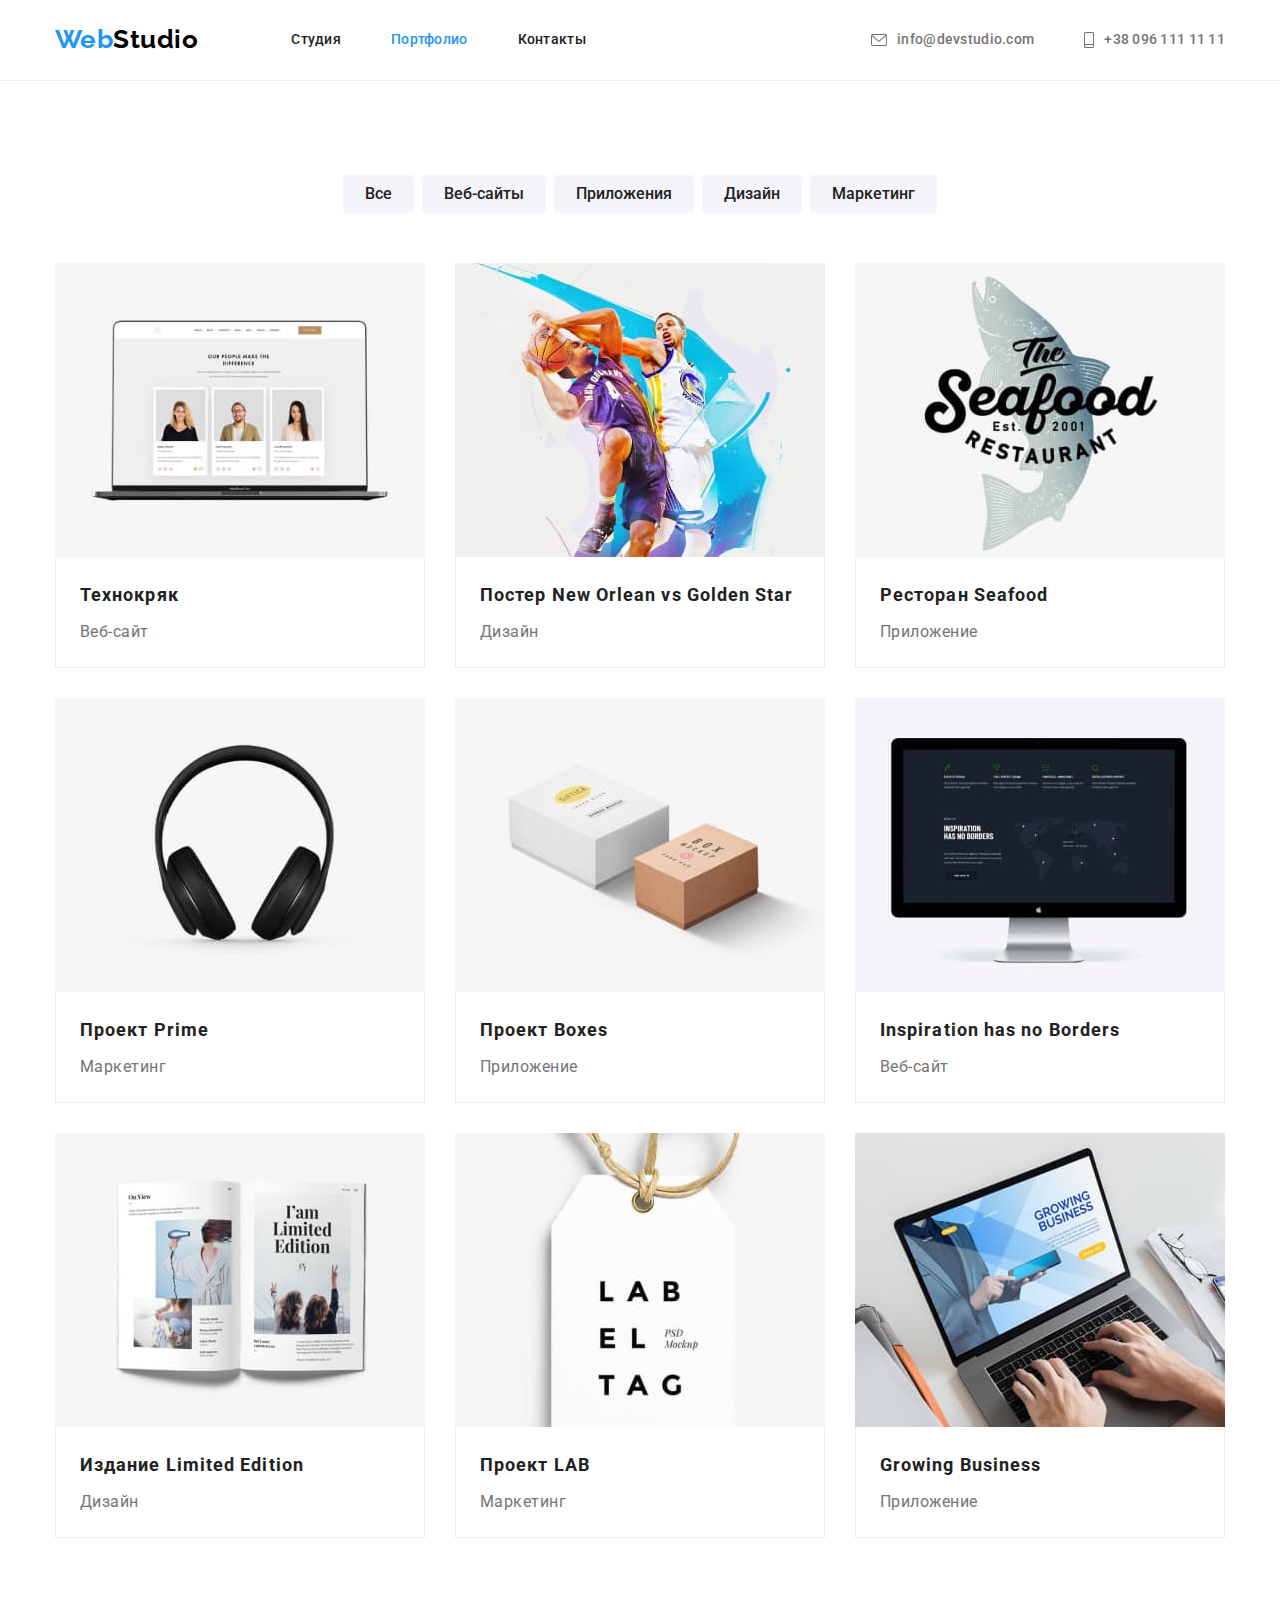
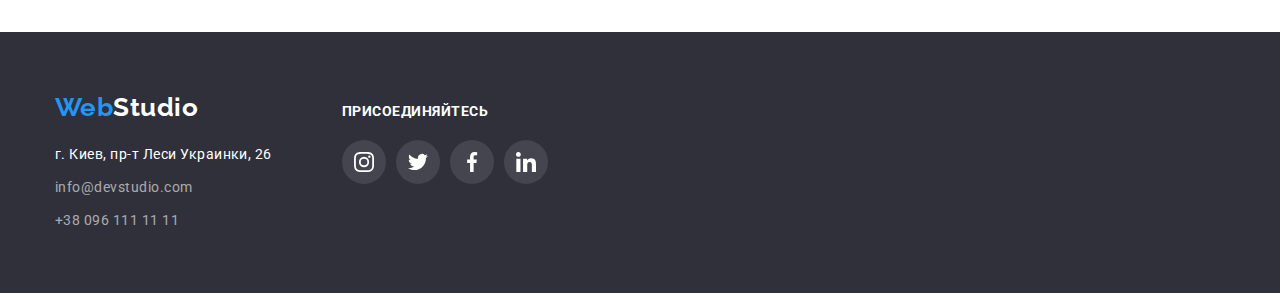
==== portfolio.html @ e4be41b2 "copy/paste" ====
<!DOCTYPE html>
<html lang="ru">
<head>
    <meta charset="UTF-8">
    <meta http-equiv="X-UA-Compatible" content="IE=edge">
    <meta name="viewport" content="width=device-width, initial-scale=1.0">
    <title>Портфолио</title>
    <link href="https://fonts.googleapis.com/css2?family=Raleway:wght@700&family=Roboto:wght@400;500;700;900&display=swap" rel="stylesheet">
    <link rel="stylesheet" href="https://cdnjs.cloudflare.com/ajax/libs/modern-normalize/1.1.0/modern-normalize.min.css" />
    <link rel="stylesheet" href="./css/styles.css" />
</head>
<body>
    <header class="header">
        <div class="container main-nav">
            <nav class="nav">
                <a class="link-logo link" href="./index.html" lang="en"><span class="logo">Web</span>Studio</a>
                <ul class="nav-page list">
                    <li class="item"><a href="./index.html" class="link" target="_self">Студия</a></li>
                    <li class="item"><a href="./portfolio.html" class="link current" target="_self">Портфолио</a></li>
                    <li class="item"><a href="" class="link">Контакты</a></li>
                </ul>
            </nav>
            <ul class="list contact-header">
                <li class="item">
                    <a class="contact link mail" href="mailto:info@devstudio.com">
                        <svg class="header-icon" width="16" height="12">
                            <use href="./images/icons.svg#icon-envelope"></use>
                        </svg> 
                        info@devstudio.com</a>
                </li>
                <li class="item">
                    <a class="contact link tel" href="tel:+380961111111">
                        <svg class="header-icon" width="10" height="16">
                            <use href="./images/icons.svg#icon-smartphone"></use>
                        </svg>
                        +38 096 111 11 11</a>
                </li>
            </ul>
        </div>
    </header>
    <main>
        <section class="filter-list section">
            <div class="container">
                <h1 class="visually-hidden">Примеры работ</h1>
                <ul class="list btn-filter" >
                    <li class="filter-item">
                        <button class="btn" type="button">Все</button>
                    </li>
                    <li class="filter-item">
                        <button class="btn" type="button">Веб-сайты</button>
                    </li>
                    <li class="filter-item">
                        <button class="btn" type="button">Приложения</button>
                    </li>
                    <li class="filter-item">
                        <button class="btn" type="button">Дизайн</button>
                    </li>
                    <li class="filter-item">
                        <button class="btn" type="button">Маркетинг</button>
                    </li>
                </ul>
                <ul class="list project-list">
                    <li class="project-poster">
                        <a href="" class="link project-link">
                            <img src="./images/portfolio/port1.jpg" alt="презентация сайта" width="370" height="294">
                            <div class="poster-bottom">
                                <h2 class="project-title">Технокряк</h2>
                                <p class="project-text">Веб-сайт</p>
                            </div>
                        </a>   
                    </li>
                    <li class="project-poster"> 
                        <a href="" class="link project-link">
                            <img src="./images/portfolio/port2.jpg" alt="презентация постера" width="370" height="294">
                            <div class="poster-bottom">
                                <h2 class="project-title">Постер <span lang="en-GB">New Orlean vs Golden Star</span></h2>
                                <p class="project-text" >Дизайн</p>
                            </div>
                        </a>
                    </li>
                    <li class="project-poster">
                        <a href="" class="link project-link">
                            <img src="./images/portfolio/port3.jpg" alt="логотип ресторана" width="370" height="294">
                            <div class="poster-bottom">
                                <h2 class="project-title">Ресторан <span lang="en-GB">Seafood</span></h2>
                                <p class="project-text">Приложение</p>
                            </div>
                        </a>
                    </li>
                    <li class="project-poster"> 
                        <a href="" class="link project-link">
                            <img src="./images/portfolio/port4.jpg" alt="наушники" width="370" height="294">
                            <div class="poster-bottom">
                                <h2 class="project-title">Проект <span lang="en-GB">Prime</span></h2>
                                <p class="project-text">Маркетинг</p>
                            </div>
                        </a>
                    </li>
                    <li class="project-poster">
                        <a href="" class="link project-link">
                           <img src="./images/portfolio/port5.jpg" alt="две коробки" width="370" height="294">
                           <div class="poster-bottom">
                               <h2 class="project-title">Проект <span lang="en-GB">Boxes</span></h2>
                               <p class="project-text">Приложение</p>
                           </div>
                        </a>
                    </li>
                    <li class="project-poster"> 
                        <a href="" class="link project-link">
                            <img src="./images/portfolio/port6.jpg" alt="презентация сайта" width="370" height="294">
                            <div class="poster-bottom">
                                <h2 class="project-title" lang="en-GB">Inspiration has no Borders</h2>
                                <p class="project-text">Веб-сайт</p>
                            </div>
                        </a>
                    </li>
                    <li class="project-poster">
                        <a href="" class="link project-link">
                            <img src="./images/portfolio/port7.jpg" alt="разворот книги" width="370" height="294">
                            <div class="poster-bottom">
                                <h2 class="project-title">Издание <span lang="en-GB">Limited Edition</span></h2>
                                <p class="project-text">Дизайн</p> 
                            </div>
                        </a>
                    </li>
                    <li class="project-poster">
                        <a href="" class="link project-link">
                            <img src="./images/portfolio/port8.jpg" alt="бирка" width="370" height="294">
                            <div class="poster-bottom">
                                <h2 class="project-title">Проект <span lang="en-GB">LAB</span></h2>
                                <p class="project-text">Маркетинг</p>
                            </div>
                        </a>                   
                    </li>
                    <li class="project-poster">
                        <a href="" class="link project-link">
                            <img src="./images/portfolio/port9.jpg" alt="человек работает на ноутбуке" width="370" height="294">
                            <div class="poster-bottom">
                                <h2 class="project-title" lang="en-GB">Growing Business</h2>
                                <p class="project-text">Приложение</p>
                            </div>
                        </a> 
                    </li>
                </ul>
            </div>
        </section>
    </main>
    <footer class="footer">
        <div class="container footer-section">
            <div class="footer-left">
                 <a class="logo-footer link" href="./index.html" lang="en"><span class="logo">Web</span>Studio</a>
                 <address class="address">
                     <ul class="list">
                        <li class="footer-list"><a class="link-address link" href="https://goo.gl/maps/EErNzwe78DCPTMBK7" target="_blank" rel="noopener noreferrer">г. Киев, пр-т Леси Украинки, 26</a></li>
                        <li class="footer-list"><a class="link-contact link" href="mailto:info@devstudio.com">info@devstudio.com</a></li>
                        <li class="footer-list"><a class="link-contact link" href="tel:+380961111111">+38 096 111 11 11</a></li>
                     </ul>
                 </address>
            </div>
            <div class="footer-social">
                <p class="social-text">Присоединяйтесь</p>
                <ul class="list footer-list-social">
                    <li class="footer-social-item">
                       <a href="" class="link social-footer-link">
                          <svg class="icon-social-footer" width="20" height="20">
                              <use href="./images/icons.svg#icon-instagram1"></use>
                          </svg>
                        </a>
                    </li>
                    <li class="footer-social-item">
                       <a href="" class="link social-footer-link">
                           <svg class="icon-social-footer" width="20" height="20">
                              <use href="./images/icons.svg#icon-twitter1"></use>
                           </svg>
                       </a>
                   </li>
                   <li class="footer-social-item">
                       <a href="" class="link social-footer-link">
                           <svg class="icon-social-footer" width="20" height="20">
                               <use href="./images/icons.svg#icon-facebook1"></use>
                           </svg>
                       </a>
                   </li>
                   <li class="footer-social-item">
                       <a href="" class="link social-footer-link">
                           <svg class="icon-social-footer" width="20" height="20">
                               <use href="./images/icons.svg#icon-linkedin1"></use>
                           </svg>
                       </a>
                   </li>
               </ul>
                
             </div>
         </div>
    </footer>
</body>
</html>
---- css/styles.css ----
:root {
    --title-text-color: #212121;
    --primary-text-color: #757575;
    --accent-color: #2196f3;
    --primary-background-color: #ffffff;
    --second-background-color: #2F303A;
    --primary-white-color: #ffffff;
    --third-background-color: #f5f4fa;
    --logo-text-color: #000000;
    --hero-btn-hf-color: #188CE8;
    --poster-border-color: #EEEEEE;
    --header-border-color: #ECECEC;
    --main-icon-fill-color: #AFB1B8;
}

body {
    color: var(--primary-text-color);
    background-color: var(--primary-background-color);
    font-family: 'Roboto', sans-serif;
    letter-spacing: 0.03em;
}

img {
    display: block;
    max-width: 100%;
    height: auto;
}

h1, h2, h3, p {
    margin: 0;
}

.link {
    text-decoration: none;
}

.list {
    list-style: none;
    padding: 0;
    margin: 0;
}

.container {
    width: 1200px;
    padding-left: 15px;
    padding-right: 15px;
    margin: 0 auto;
    /* outline: 2px solid #2196f3;*/
}

.btn,
.hero-btn {
    cursor: pointer;
}

.header {
    border-bottom: 1px solid var(--header-border-color);
}

.main-nav,
.nav-page,
.nav  {
    display: flex;
}

.link-logo {
    color: var(--logo-text-color);
    font-family: 'Raleway';
    font-weight: 700;
    font-size: 26px;
    line-height: 1.19; 
    margin-right: 93px;
    padding-top: 24px;
    padding-bottom: 25px;
}

.logo {
    color: var(--accent-color);
}
    
.item .link {
    display: block;
    padding-top: 32px;
    padding-bottom: 32px;
    color: var(--title-text-color);
    font-weight: 500;
    font-size: 14px;
    line-height: 1.14;
    letter-spacing: 0.02em;
}

.nav-page .item:not(:last-child) {
    margin-right: 50px;
}

.nav-page .link:hover,
.nav-page .link:focus,
.nav-page .link.current {
    color: var(--accent-color);
}

.contact-header {
   display: flex;
   margin-left: auto;
   align-items: center;
}

.contact.link.tel,
.contact.link.mail {
    display: flex;
    align-items: center;
}

.contact-header .item + .item {
    margin-left: 50px;
}

.contact.link {
    color: var(--primary-text-color);
    font-style: normal;
    font-weight: 500;
    font-size: 14px;
    line-height: 1.14;
    letter-spacing: 0.02em;
}
 .header-icon {
     margin-right: 10px;
     fill: currentColor;
 }

.contact:hover,
.contact:focus {
    color: var(--accent-color);
}
.header-icon:hover,
.header-icon:focus {
    fill: var(--accent-color);
}

.section {
    padding-top: 94px;
    padding-bottom: 94px;
}

.hero {
    background: var(--second-background-color);
    background-image: linear-gradient(to right, rgba(47, 48, 58, 0.4), rgba(47, 48, 58, 0.4)) , url(../images/bgi-hero.jpg);
    text-align: center;
    padding-top: 200px;
    padding-bottom: 200px;
    background-size: cover;
    background-repeat: no-repeat;
    background-position: center;
    margin-right: auto;
    margin-left: auto;
    min-width: 1600px;
}

.hero-title {
    margin: 0 auto 30px;
    
    width: 696px;
    color: var(--primary-white-color);
    font-weight: 900;
    font-size: 44px;
    line-height: 1.36;
    letter-spacing: 0.06em;
    text-transform: uppercase;
}

.hero-btn {
    color: var(--primary-white-color);
    background-color: var(--accent-color);  
    font-family: inherit;
    font-weight: 700;
    font-size: 16px;
    line-height: 1.88;
    display: inline-block;
    letter-spacing: 0.06em;

    border-radius: 4px;
    padding: 10px 32px;
    border: none;
    margin-bottom: 0;
}

.hero-btn:hover,
.hero-btn:focus {
    background-color: var(--hero-btn-hf-color);
}

.visually-hidden {
    position: absolute;
    width: 1px;
    height: 1px;
    margin: -1px;
    border: 0;
    padding: 0;
    
    white-space: nowrap;
    clip-path: inset(100%);
    clip: rect(0 0 0 0);
    overflow: hidden;
}

.list-section,
.service-list {
    display: flex;
}

.list-section-item {
    width: 270px;
}

.list-section-item:not(:last-child) {
    margin-right: 30px;
}

/*.list-section-item::before {
    display: block;
    content: "";
    height: 120px;
    background-color: var(--third-background-color);
    background-size: auto;
    background-position: center;
    background-repeat: no-repeat;
    border-radius: 4px;
}
.antenna::before {
    background-image: url(../images/icons.svg/antenna.svg);
}
.clock::before {
    background-image: url(../images/icons.svg/clock.svg);
}
.diagram::before {
    background-image: url(../images/icons.svg/diagram.svg);
}
.astronaut::before {
    background-image: url(../images/icons.svg/astronaut.svg);
}*/
.section-picture {
    height: 120px;
    background-color: var(--third-background-color);
    display: flex;
    justify-content: center;
    align-items: center;
}

.section-title {
    color: var(--title-text-color);
    font-weight: 700;
    font-size: 14px;
    line-height: 1.14;
    text-transform: uppercase;
    margin-bottom: 10px;
    margin-top: 30px;
}

.text {
    font-size: 14px;
    line-height: 1.71;
    
}

.service-title {
    color:var(--title-text-color);
    font-weight: 700;
    font-size: 36px;
    line-height: 1.16;
    text-align: center;
    margin-bottom: 50px;
}
.service {
    padding-top: 0;
}
.service-item:not(:last-child) {
    margin-right: 30px;
}

.team {
    background-color: var(--third-background-color);
}
.team-photo-txt {
    padding-top: 30px;
    padding-bottom: 30px;

}

.team-title {
    color: var(--title-text-color);
    font-weight: 700;
    font-size: 36px;
    line-height: 1.16;
    text-align: center;
    
    margin-bottom: 50px;
}
.team-list {
    display: flex;   
}

.team-foto {
    background-color: var(--primary-background-color);
    box-shadow: 0px 1px 3px rgba(0, 0, 0, 0.12), 0px 1px 1px rgba(0, 0, 0, 0.14), 0px 2px 1px rgba(0, 0, 0, 0.2);
    border-radius: 0px 0px 4px 4px;
}
.team-foto:not(:last-child){
    margin-right: 30px;
}
.foto-title {
    color: var(--title-text-color);
    font-weight: 500;
    font-size: 16px;
    line-height: 1.18;
    /* identical to box height */
    text-align: center;
    margin-bottom: 10px;
}
.team-text {
    font-size: 16px;
    line-height: 1.18;
     /* identical to box height */
    text-align: center;
    margin-bottom: 16px;
}

.team-contact {
    display: flex;
    justify-content: center;
}
    

.team-contact-item {
    width: 44px;
    height: 44px;
    
    border-radius: 50px; 
    margin-right: 10px;
    display: flex;
    justify-content: center;
    align-items: center;
}

.team-contact-item:last-child {
    margin-right: 0;
}

.link.social-team:hover,
.link.link.social-team:focus {
    background-color: var(--accent-color);
}

.link.social-team:hover .icon-social ,
.link.link.social-team:focus .icon-social{
    fill: var(--primary-white-color);
}

.link.social-team {
    width: 100%;
    height: 100%;
    display: flex;
    justify-content: center;
    align-items: center;
    border-radius: 50%;
}
.icon-social {
    fill: var(--main-icon-fill-color);
}

.clients-title {
    color: var(--title-text-color);
    font-weight: 700;
    font-size: 36px;
    line-height: 1.16;
    text-align: center;
    
    margin-bottom: 50px;
}
.clients-list {
    display: flex;   
}

.client-logo {
    width: 170px;
    height: 92px;
    border: 1px solid var(--main-icon-fill-color);
    border-radius: 4px; 
    margin-right: 30px;
    display: flex;
    justify-content: center;
    align-items: center;
    
}

.client-logo:last-child {
    margin-right: 0;
}

.client-logo:hover,
.client-logo:focus {
    border: 1px solid var(--accent-color);
}

.link.client:hover .client-icon,
.link.client:focus .client-icon {
    fill: var(--accent-color);
}

.link.client {
    width: 100%;
    height: 100%;
    color: var(--main-icon-fill-color);
    display: flex;
    justify-content: center;
    align-items: center;
}

.client-icon {
    fill: currentColor;
}

.footer {
    background-color: var(--second-background-color);
    padding-top: 60px;
    padding-bottom: 60px;
}
.footer-section {
    display: flex;
    align-items: baseline;
}
.footer-left {
    margin-right: 70px;
}
.logo-footer {
    color: var(--primary-white-color);
    font-family: 'Raleway';
    font-weight: 700;
    font-size: 26px;
    line-height: 1.19;
     /* identical to box height */
    display: inline-block;
    margin-bottom: 20px;
}
.link-address {
    font-style: normal;
    color: var(--primary-white-color);
    font-size: 14px;
    line-height: 1.71;
}
.link-contact {
    color: rgba(255, 255, 255, 0.6);
    font-style: normal;
    font-size: 14px;
    line-height: 1.71;

}
.footer-list:not(:last-child) {
    margin-bottom: 9px;
}

.link-address:hover,
.link-address:focus,
.link-contact:hover,
.link-contact:focus {
    color: var(--accent-color);
}

.social-text {
    font-weight: 700;
    font-size: 14px;
    line-height: 1.14;
    text-transform: uppercase;

    color: var(--primary-background-color);

    margin-bottom: 20px;
}
.footer-list-social {
    display: flex;
}
.footer-social-item {
    width: 44px;
    height: 44px;
    background: rgba(255, 255, 255, 0.1);
    
    border-radius: 50px; 
    margin-right: 10px;
    display: flex;
    justify-content: center;
    align-items: center;
}

.footer-social-item:last-child {
    margin-right: 0;
}

.social-footer-link {
    width: 100%;
    height: 100%;
    display: flex;
    justify-content: center;
    align-items: center;
    border-radius: 50%;

}

.social-footer-link:hover ,
.social-footer-link:focus {
    background-color: var(--accent-color);
}

.icon-social-footer {
    fill: var(--primary-white-color);

}

.filter-list {
    padding-top: 94px;
    padding-bottom: 94px;
}
.btn-filter {
    display: flex;
    justify-content: center;
    margin-bottom: 50px;
}
.btn {
    display: inline-block;
    background-color: var(--third-background-color);
    color: var(--title-text-color);
    font-family: inherit;
    font-weight: 500;
    font-size: 16px;
    line-height: 1.62;
    text-align: center;
    border-radius: 4px;
    padding: 6px 22px;
    border: none;
}
.filter-item:not(:last-child) {
    margin-right: 8px;
}
.btn:hover,
.btn:focus {
    background-color: var(--accent-color);
    color: var(--primary-white-color);
    box-shadow: 0px 3px 1px rgba(0, 0, 0, 0.1), 0px 1px 2px rgba(0, 0, 0, 0.08), 0px 2px 2px rgba(0, 0, 0, 0.12);
}
.project-list {
    display: flex;
    flex-wrap: wrap;
}

.project-poster {
    background-color: var(--primary-white-color);
    display: block;
    margin-right: 30px;
    margin-bottom: 30px;

}
.project-link {
    display: block;
}
.project-link:hover,
.project-link:focus {
    box-shadow: 0px 1px 1px rgba(0, 0, 0, 0.12), 0px 4px 4px rgba(0, 0, 0, 0.06), 1px 4px 6px rgba(0, 0, 0, 0.16);

}
.project-poster:nth-child(3n) {
    margin-right: 0;
}
.project-poster:nth-last-child(-n + 3) {
    margin-bottom: 0;
}
.project-title {
    color: var(--title-text-color);
    font-weight: 700;
    font-size: 18px;
    line-height: 2;
    letter-spacing: 0.06em;
    margin-bottom: 4px;
}
.project-text {
    color: var(--primary-text-color);
    font-size: 16px;
    line-height: 1.88;
    
}
.poster-bottom {
    padding: 20px 24px;
    border-bottom: 1px solid var(--poster-border-color);
    border-left: 1px solid var(--poster-border-color);
    border-right: 1px solid var(--poster-border-color);
}
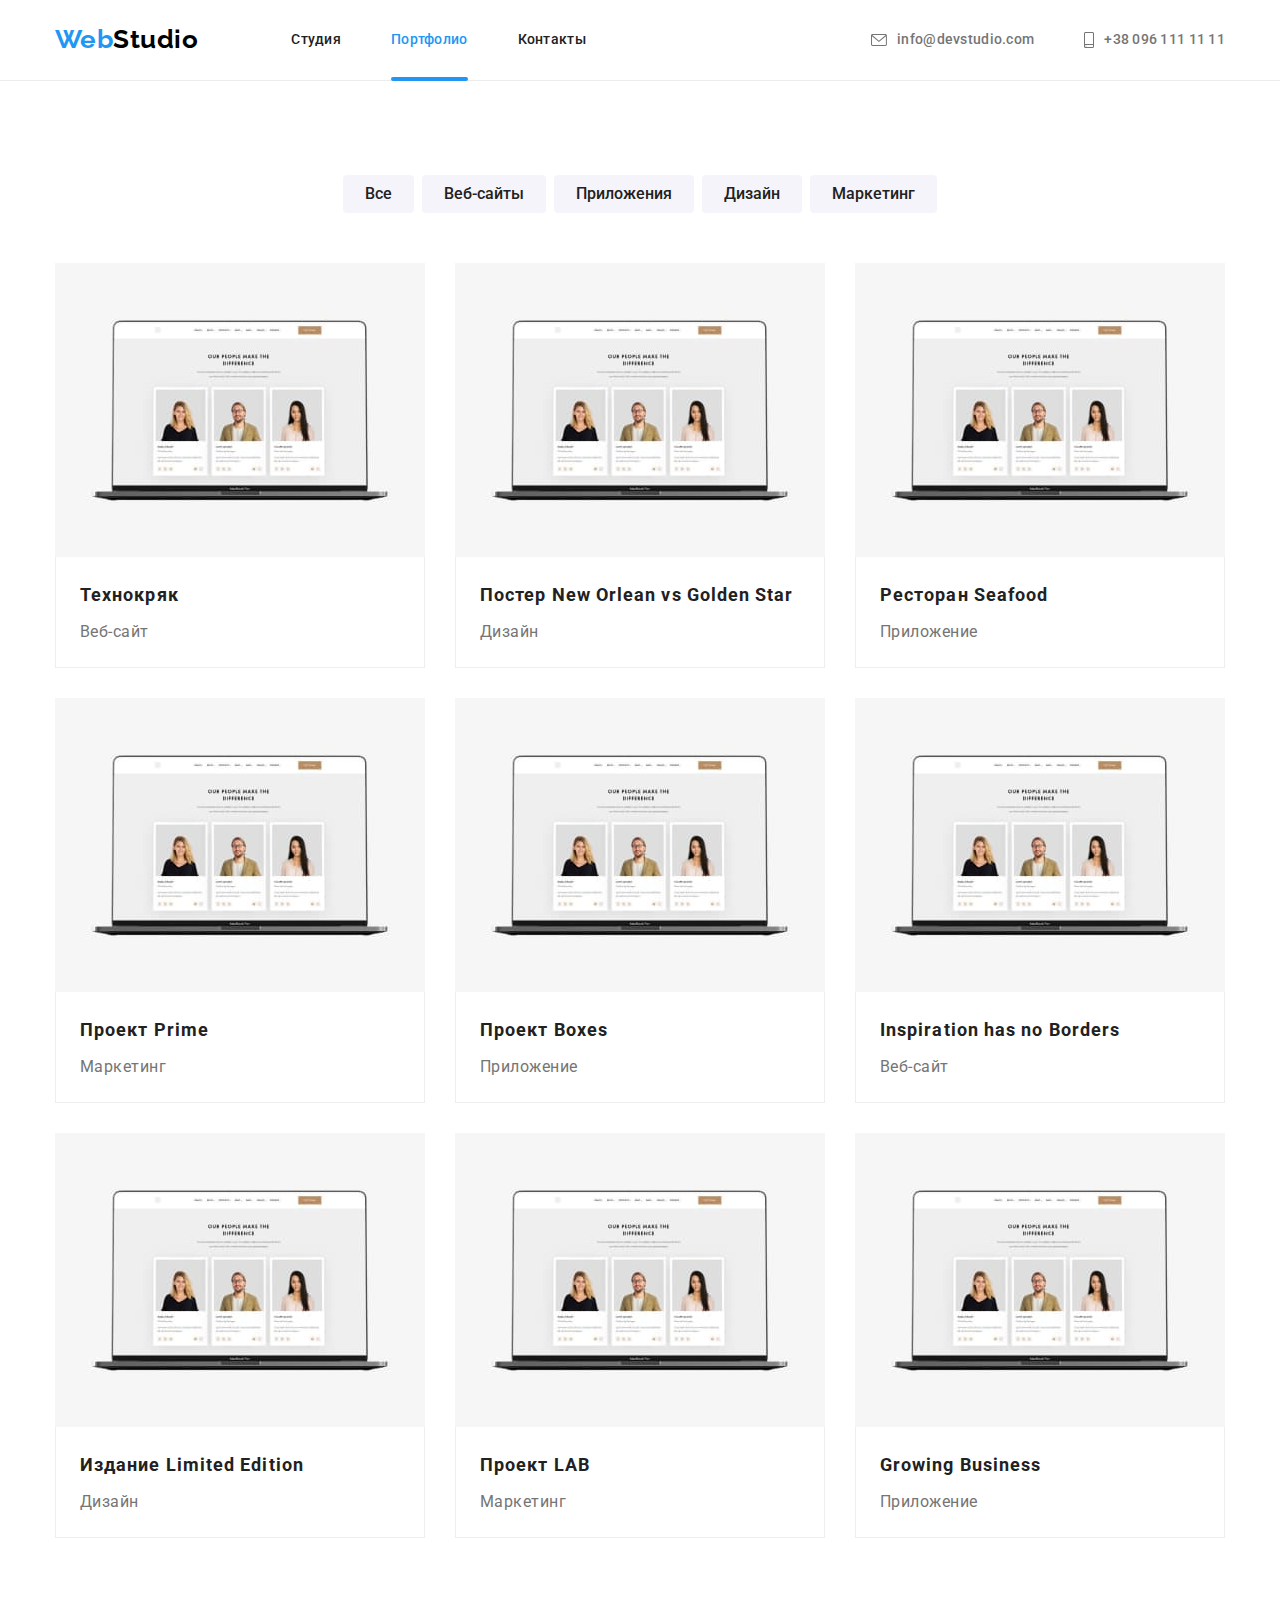
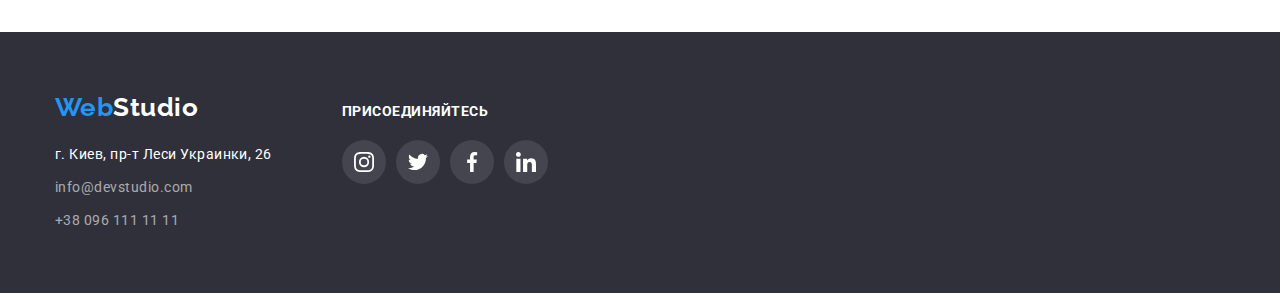
==== commit b11e70b9: "modal, overlay" ====
--- a/portfolio.html
+++ b/portfolio.html
@@ -62,7 +62,10 @@
                 <ul class="list project-list">
                     <li class="project-poster">
                         <a href="" class="link project-link">
-                            <img src="./images/portfolio/port1.jpg" alt="презентация сайта" width="370" height="294">
+                            <div class="poster-image">
+                                <img src="./images/portfolio/port1.jpg" alt="презентация сайта" width="370" height="294">
+                                <p class="poster-hover-overlay">Ресурс предлагает комплексные предложения с разным уровнем функционала и сервисов. Все это позволит посетителю получить исчерпывающие сведения о компании или частном лице.</p>
+                            </div>
                             <div class="poster-bottom">
                                 <h2 class="project-title">Технокряк</h2>
                                 <p class="project-text">Веб-сайт</p>
@@ -71,7 +74,10 @@
                     </li>
                     <li class="project-poster"> 
                         <a href="" class="link project-link">
-                            <img src="./images/portfolio/port2.jpg" alt="презентация постера" width="370" height="294">
+                            <div class="poster-image">
+                                <img src="./images/portfolio/port1.jpg" alt="презентация сайта" width="370" height="294">
+                                <p class="poster-hover-overlay">Ресурс предлагает комплексные предложения с разным уровнем функционала и сервисов. Все это позволит посетителю получить исчерпывающие сведения о компании или частном лице.</p>
+                            </div>
                             <div class="poster-bottom">
                                 <h2 class="project-title">Постер <span lang="en-GB">New Orlean vs Golden Star</span></h2>
                                 <p class="project-text" >Дизайн</p>
@@ -80,7 +86,10 @@
                     </li>
                     <li class="project-poster">
                         <a href="" class="link project-link">
-                            <img src="./images/portfolio/port3.jpg" alt="логотип ресторана" width="370" height="294">
+                            <div class="poster-image">
+                                <img src="./images/portfolio/port1.jpg" alt="презентация сайта" width="370" height="294">
+                                <p class="poster-hover-overlay">Ресурс предлагает комплексные предложения с разным уровнем функционала и сервисов. Все это позволит посетителю получить исчерпывающие сведения о компании или частном лице.</p>
+                            </div>
                             <div class="poster-bottom">
                                 <h2 class="project-title">Ресторан <span lang="en-GB">Seafood</span></h2>
                                 <p class="project-text">Приложение</p>
@@ -89,7 +98,10 @@
                     </li>
                     <li class="project-poster"> 
                         <a href="" class="link project-link">
-                            <img src="./images/portfolio/port4.jpg" alt="наушники" width="370" height="294">
+                            <div class="poster-image">
+                                <img src="./images/portfolio/port1.jpg" alt="презентация сайта" width="370" height="294">
+                                <p class="poster-hover-overlay">Ресурс предлагает комплексные предложения с разным уровнем функционала и сервисов. Все это позволит посетителю получить исчерпывающие сведения о компании или частном лице.</p>
+                            </div>
                             <div class="poster-bottom">
                                 <h2 class="project-title">Проект <span lang="en-GB">Prime</span></h2>
                                 <p class="project-text">Маркетинг</p>
@@ -98,7 +110,10 @@
                     </li>
                     <li class="project-poster">
                         <a href="" class="link project-link">
-                           <img src="./images/portfolio/port5.jpg" alt="две коробки" width="370" height="294">
+                            <div class="poster-image">
+                                <img src="./images/portfolio/port1.jpg" alt="презентация сайта" width="370" height="294">
+                                <p class="poster-hover-overlay">Ресурс предлагает комплексные предложения с разным уровнем функционала и сервисов. Все это позволит посетителю получить исчерпывающие сведения о компании или частном лице.</p>
+                            </div>
                            <div class="poster-bottom">
                                <h2 class="project-title">Проект <span lang="en-GB">Boxes</span></h2>
                                <p class="project-text">Приложение</p>
@@ -107,7 +122,10 @@
                     </li>
                     <li class="project-poster"> 
                         <a href="" class="link project-link">
-                            <img src="./images/portfolio/port6.jpg" alt="презентация сайта" width="370" height="294">
+                            <div class="poster-image">
+                                <img src="./images/portfolio/port1.jpg" alt="презентация сайта" width="370" height="294">
+                                <p class="poster-hover-overlay">Ресурс предлагает комплексные предложения с разным уровнем функционала и сервисов. Все это позволит посетителю получить исчерпывающие сведения о компании или частном лице.</p>
+                            </div>
                             <div class="poster-bottom">
                                 <h2 class="project-title" lang="en-GB">Inspiration has no Borders</h2>
                                 <p class="project-text">Веб-сайт</p>
@@ -116,7 +134,10 @@
                     </li>
                     <li class="project-poster">
                         <a href="" class="link project-link">
-                            <img src="./images/portfolio/port7.jpg" alt="разворот книги" width="370" height="294">
+                            <div class="poster-image">
+                                <img src="./images/portfolio/port1.jpg" alt="презентация сайта" width="370" height="294">
+                                <p class="poster-hover-overlay">Ресурс предлагает комплексные предложения с разным уровнем функционала и сервисов. Все это позволит посетителю получить исчерпывающие сведения о компании или частном лице.</p>
+                            </div>
                             <div class="poster-bottom">
                                 <h2 class="project-title">Издание <span lang="en-GB">Limited Edition</span></h2>
                                 <p class="project-text">Дизайн</p> 
@@ -125,7 +146,10 @@
                     </li>
                     <li class="project-poster">
                         <a href="" class="link project-link">
-                            <img src="./images/portfolio/port8.jpg" alt="бирка" width="370" height="294">
+                            <div class="poster-image">
+                                <img src="./images/portfolio/port1.jpg" alt="презентация сайта" width="370" height="294">
+                                <p class="poster-hover-overlay">Ресурс предлагает комплексные предложения с разным уровнем функционала и сервисов. Все это позволит посетителю получить исчерпывающие сведения о компании или частном лице.</p>
+                            </div>
                             <div class="poster-bottom">
                                 <h2 class="project-title">Проект <span lang="en-GB">LAB</span></h2>
                                 <p class="project-text">Маркетинг</p>
@@ -134,7 +158,10 @@
                     </li>
                     <li class="project-poster">
                         <a href="" class="link project-link">
-                            <img src="./images/portfolio/port9.jpg" alt="человек работает на ноутбуке" width="370" height="294">
+                            <div class="poster-image">
+                                <img src="./images/portfolio/port1.jpg" alt="презентация сайта" width="370" height="294">
+                                <p class="poster-hover-overlay">Ресурс предлагает комплексные предложения с разным уровнем функционала и сервисов. Все это позволит посетителю получить исчерпывающие сведения о компании или частном лице.</p>
+                            </div>
                             <div class="poster-bottom">
                                 <h2 class="project-title" lang="en-GB">Growing Business</h2>
                                 <p class="project-text">Приложение</p>
--- a/css/styles.css
+++ b/css/styles.css
@@ -30,6 +30,10 @@
     margin: 0;
 }
 
+html {
+    scroll-behavior: smooth;
+}
+
 .link {
     text-decoration: none;
 }
@@ -48,8 +52,7 @@
     /* outline: 2px solid #2196f3;*/
 }
 
-.btn,
-.hero-btn {
+.btn, .hero-btn, .modal-btn-close {
     cursor: pointer;
 }
 
@@ -99,6 +102,22 @@
     color: var(--accent-color);
 }
 
+.item .link.current {
+    position: relative;
+}
+.item .link.current::after {
+    content: " ";
+    display: inline-block;
+    position: absolute;
+    bottom: -1px;
+    left: 0;;
+    height: 4px;
+    width: 100%;
+    background-color: var(--accent-color);
+    border-radius: 2px;
+}
+
+
 .contact-header {
    display: flex;
    margin-left: auto;
@@ -124,17 +143,13 @@
     letter-spacing: 0.02em;
 }
  .header-icon {
-     margin-right: 10px;
-     fill: currentColor;
+    margin-right: 10px;
+    fill: currentColor;
  }
 
 .contact:hover,
 .contact:focus {
     color: var(--accent-color);
-}
-.header-icon:hover,
-.header-icon:focus {
-    fill: var(--accent-color);
 }
 
 .section {
@@ -153,7 +168,7 @@
     background-position: center;
     margin-right: auto;
     margin-left: auto;
-    min-width: 1600px;
+    max-width: 1600px;
 }
 
 .hero-title {
@@ -276,6 +291,30 @@
 .service-item:not(:last-child) {
     margin-right: 30px;
 }
+.service-item {
+    position: relative;
+    flex-basis: calc((100% - 60px)/3);
+}
+.service-label {
+    position: absolute;
+    bottom: 0;
+    height: 70px;
+    width: 100%;
+    background-color: rgba(47, 48, 58, 0.8);
+    display: flex;
+    align-items: center;
+    justify-content: center;
+}
+.service-txt {
+   font-weight: 700;
+   font-size: 14px;
+   line-height: 1.14;
+   text-align: center;
+
+   text-transform: uppercase;
+
+   color: var(--primary-white-color);
+}
 
 .team {
     background-color: var(--third-background-color);
@@ -381,42 +420,40 @@
 }
 
 .client-logo {
+    display: flex;
+    justify-content: center;
+    align-items: center;
+    margin-right: 30px;
+}
+
+.client-logo:last-child {
+    margin-right: 0;
+}
+
+.link.client {
+    display: flex;
     width: 170px;
     height: 92px;
+    justify-content: center;
+    align-items: center;
     border: 1px solid var(--main-icon-fill-color);
     border-radius: 4px; 
-    margin-right: 30px;
-    display: flex;
-    justify-content: center;
-    align-items: center;
-    
-}
-
-.client-logo:last-child {
-    margin-right: 0;
-}
-
-.client-logo:hover,
-.client-logo:focus {
+
+    color: var(--main-icon-fill-color); 
+}
+
+.client-icon {
+    fill: currentColor;
+}
+
+.link.client:hover,
+.link.client:focus {
     border: 1px solid var(--accent-color);
 }
 
 .link.client:hover .client-icon,
 .link.client:focus .client-icon {
     fill: var(--accent-color);
-}
-
-.link.client {
-    width: 100%;
-    height: 100%;
-    color: var(--main-icon-fill-color);
-    display: flex;
-    justify-content: center;
-    align-items: center;
-}
-
-.client-icon {
-    fill: currentColor;
 }
 
 .footer {
@@ -471,7 +508,7 @@
     line-height: 1.14;
     text-transform: uppercase;
 
-    color: var(--primary-background-color);
+    color: var(--primary-white-color);
 
     margin-bottom: 20px;
 }
@@ -479,29 +516,24 @@
     display: flex;
 }
 .footer-social-item {
+    display: flex;
+    justify-content: center;
+    align-items: center;
+    margin-right: 10px;
+}
+
+.footer-social-item:last-child {
+    margin-right: 0;
+}
+
+.social-footer-link {
     width: 44px;
     height: 44px;
     background: rgba(255, 255, 255, 0.1);
-    
-    border-radius: 50px; 
-    margin-right: 10px;
-    display: flex;
-    justify-content: center;
-    align-items: center;
-}
-
-.footer-social-item:last-child {
-    margin-right: 0;
-}
-
-.social-footer-link {
-    width: 100%;
-    height: 100%;
     display: flex;
     justify-content: center;
     align-items: center;
     border-radius: 50%;
-
 }
 
 .social-footer-link:hover ,
@@ -511,7 +543,52 @@
 
 .icon-social-footer {
     fill: var(--primary-white-color);
-
+}
+
+.backdrop {
+    position: fixed;
+    top: 0;
+    left: 0;
+    width: 100%;
+    height: 100%;
+
+    background-color: rgba(0, 0, 0, 0.2);
+}
+.modal {
+    position: absolute;
+    top: 50%;
+    left: 50%;
+    transform: translate(-50%, -50%);
+    width: 528px;
+    height: 581px;
+
+    background-color: var(--primary-background-color);
+    box-shadow: 0px 1px 3px rgba(0, 0, 0, 0.12), 0px 1px 1px rgba(0, 0, 0, 0.14), 0px 2px 1px rgba(0, 0, 0, 0.2);
+    border-radius: 4px;
+    
+}
+
+.backdrop.is-hidden {
+    /*visibility: ;*/
+    opacity: 0;
+    pointer-events: none;
+}
+
+.modal-btn-close {
+    position: absolute;
+    top: 8px;
+    right: 8px;
+    display: flex;
+    justify-content: center;
+    align-items: center;
+
+    width: 30px;
+    height: 30px;
+    border-radius: 50%;
+    border: 1px solid rgba(0, 0, 0, 0.1);
+}
+.icon-modal-close {
+    fill: #000000;
 }
 
 .filter-list {
@@ -536,9 +613,11 @@
     padding: 6px 22px;
     border: none;
 }
+
 .filter-item:not(:last-child) {
     margin-right: 8px;
 }
+
 .btn:hover,
 .btn:focus {
     background-color: var(--accent-color);
@@ -555,22 +634,48 @@
     display: block;
     margin-right: 30px;
     margin-bottom: 30px;
-
-}
+}
+
 .project-link {
     display: block;
 }
 .project-link:hover,
 .project-link:focus {
     box-shadow: 0px 1px 1px rgba(0, 0, 0, 0.12), 0px 4px 4px rgba(0, 0, 0, 0.06), 1px 4px 6px rgba(0, 0, 0, 0.16);
-
-}
+}
+
 .project-poster:nth-child(3n) {
     margin-right: 0;
 }
 .project-poster:nth-last-child(-n + 3) {
     margin-bottom: 0;
 }
+.poster-image {
+    position: relative;
+}
+
+.poster-hover-overlay {
+    position: absolute;
+    top: 0;
+    width: 100%;
+    height: 100%;
+    padding: 63px 24px;
+
+    font-size: 18px;
+    line-height: 1.56;
+    color: var(--primary-white-color);
+    background: rgba(33, 150, 243, 0.9);
+    opacity: 0;
+
+}
+
+.project-link:hover .poster-hover-overlay,
+.project-link:focus .poster-hover-overlay {
+    opacity: 1;
+}
+
+
+
 .project-title {
     color: var(--title-text-color);
     font-weight: 700;
@@ -579,12 +684,13 @@
     letter-spacing: 0.06em;
     margin-bottom: 4px;
 }
+
 .project-text {
     color: var(--primary-text-color);
     font-size: 16px;
-    line-height: 1.88;
-    
-}
+    line-height: 1.88; 
+}
+
 .poster-bottom {
     padding: 20px 24px;
     border-bottom: 1px solid var(--poster-border-color);
